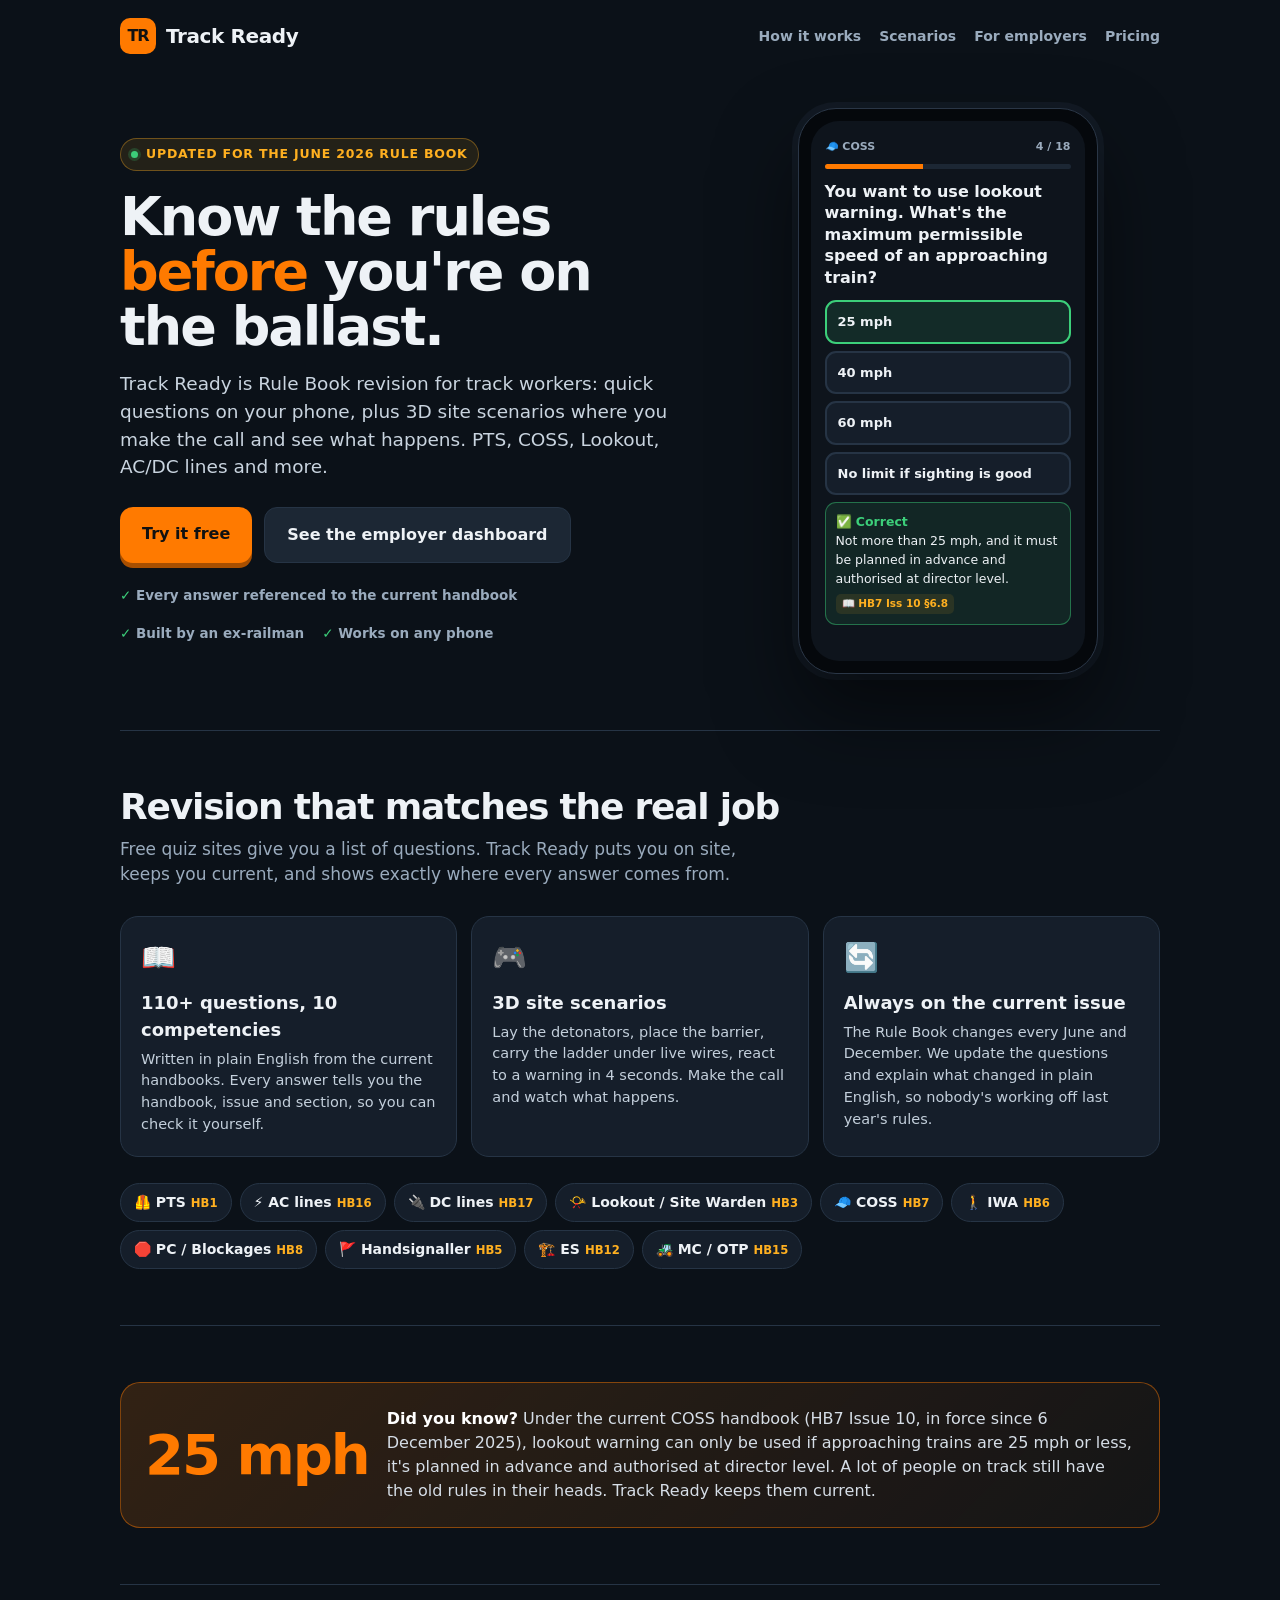
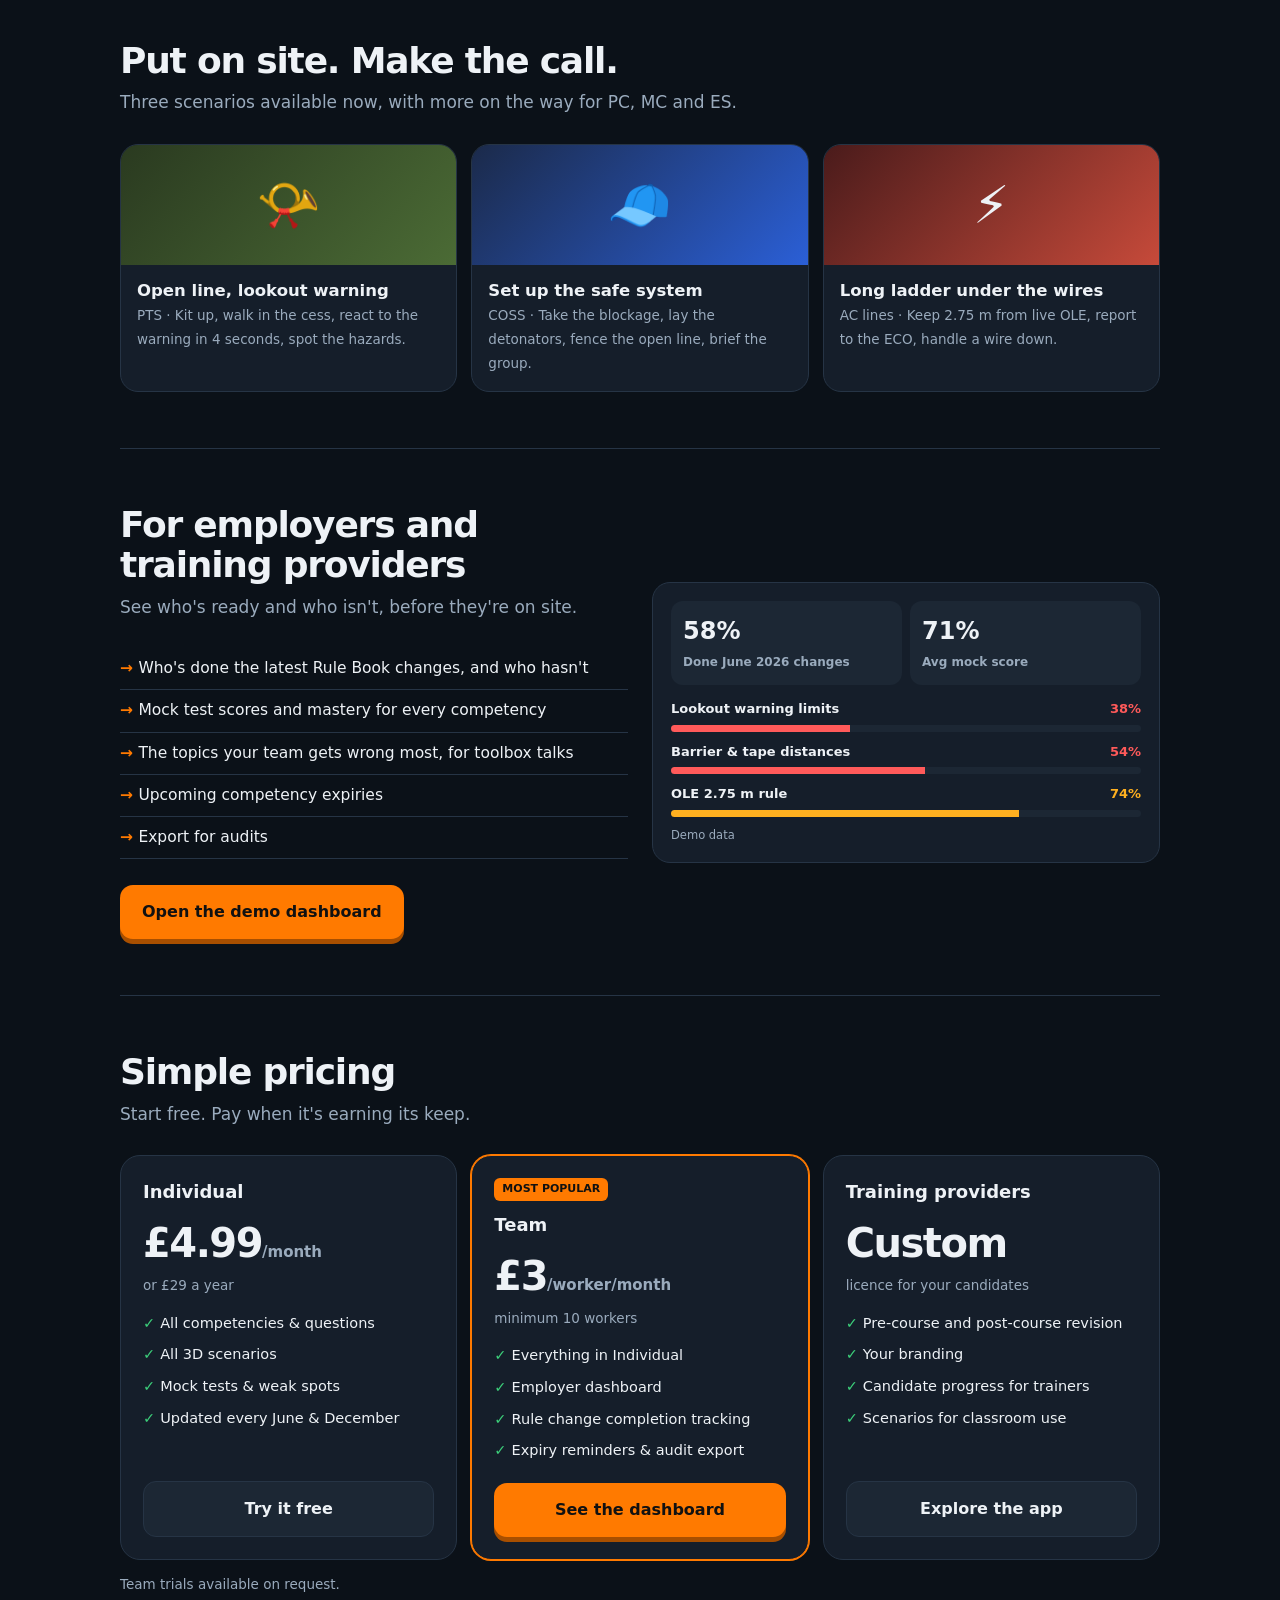
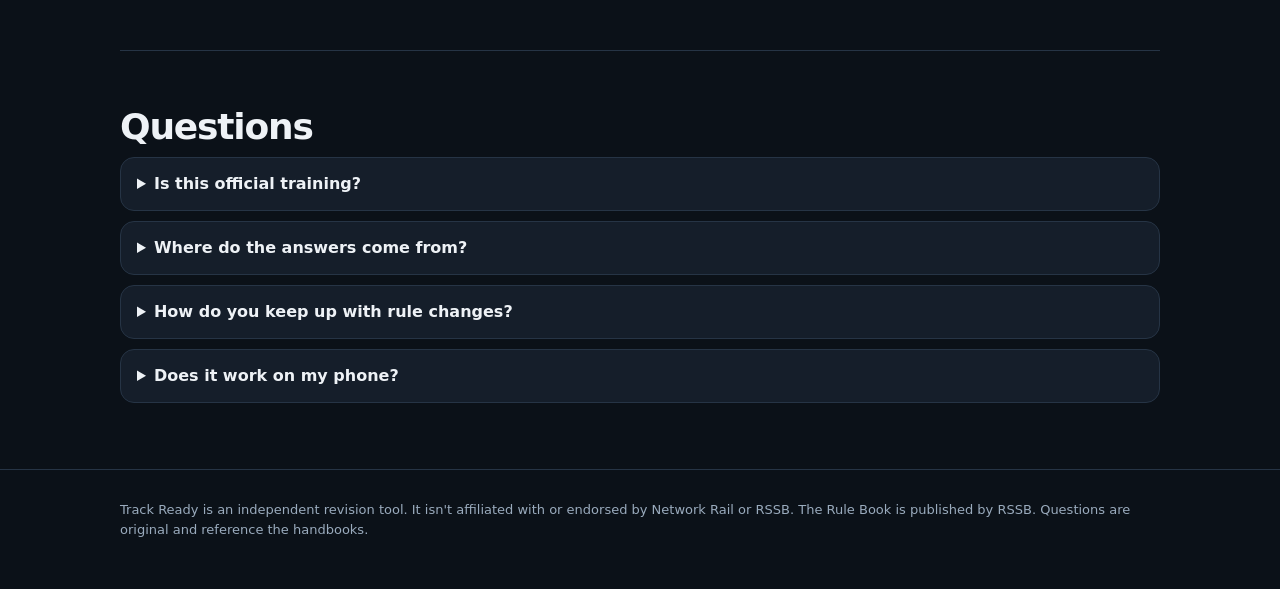
==== index.html @ a96461bc "Track Ready: front page, revision app, 3 scenarios, employer dashboard, promo Co-Authored-By: Claude" ====
<!DOCTYPE html>
<html lang="en">
<head>
<meta charset="utf-8">
<meta name="viewport" content="width=device-width,initial-scale=1">
<title>Track Ready · Rule Book revision for track workers</title>
<style>
  :root{--bg:#0b1118;--bg2:#0e151e;--card:#151e2a;--card2:#1c2734;--line:#263445;--tx:#eef2f6;--mut:#9aabbd;--or:#ff7a00;--or2:#ffb020;--gr:#3ccf7a;--rd:#ff5a5a}
  *{box-sizing:border-box;margin:0;padding:0}
  html{scroll-behavior:smooth}
  body{background:var(--bg);color:var(--tx);font-family:system-ui,-apple-system,"Segoe UI",Roboto,sans-serif;line-height:1.5}
  a{color:inherit}
  .wrap{max-width:1080px;margin:0 auto;padding:0 20px}
  nav{display:flex;justify-content:space-between;align-items:center;padding:18px 0}
  .brand{display:flex;align-items:center;gap:10px;text-decoration:none}
  .logo{width:36px;height:36px;border-radius:10px;background:var(--or);display:grid;place-items:center;font-weight:900;color:#111;letter-spacing:-1px}
  .brand b{font-size:20px;font-weight:900;letter-spacing:-.4px}
  .nl{display:flex;gap:18px;font-weight:700;font-size:14px;color:var(--mut)}
  .nl a{text-decoration:none}.nl a:hover{color:var(--tx)}
  .hero{display:grid;grid-template-columns:1.15fr .85fr;gap:40px;align-items:center;padding:36px 0 56px}
  .eyebrow{display:inline-flex;align-items:center;gap:8px;font-size:12.5px;font-weight:900;letter-spacing:.8px;color:var(--or2);background:rgba(255,176,32,.1);border:1px solid rgba(255,176,32,.35);padding:6px 10px;border-radius:999px}
  .dot{width:7px;height:7px;border-radius:50%;background:var(--gr);box-shadow:0 0 0 3px rgba(60,207,122,.2)}
  h1{font-size:54px;line-height:1.02;letter-spacing:-2px;font-weight:900;margin:18px 0 16px}
  h1 em{font-style:normal;color:var(--or)}
  .lead{font-size:18.5px;color:#c9d4df;max-width:560px}
  .cta{display:flex;gap:12px;margin-top:26px;flex-wrap:wrap}
  .btn{display:inline-block;text-decoration:none;font-weight:900;font-size:16px;padding:15px 22px;border-radius:13px;background:var(--or);color:#111;box-shadow:0 5px 0 #a84f00}
  .btn.sec{background:var(--card2);color:var(--tx);box-shadow:none;border:1px solid var(--line)}
  .trust{display:flex;gap:18px;margin-top:22px;color:var(--mut);font-size:13.5px;font-weight:700;flex-wrap:wrap}
  .trust span::before{content:"✓ ";color:var(--gr);font-weight:900}
  /* phone mock */
  .phone{width:300px;margin:0 auto;border-radius:38px;background:#05080c;padding:12px;border:1px solid #2a3646;box-shadow:0 40px 80px rgba(0,0,0,.5),0 0 0 6px #121a24}
  .screen{border-radius:28px;background:#0e141c;padding:18px 14px;min-height:540px}
  .ph-meta{display:flex;justify-content:space-between;font-size:11px;font-weight:800;color:var(--mut)}
  .ph-bar{height:5px;background:var(--card2);border-radius:4px;margin:8px 0 12px;overflow:hidden}.ph-bar div{width:40%;height:100%;background:var(--or)}
  .ph-q{font-size:16px;font-weight:800;line-height:1.35;margin-bottom:12px}
  .ph-o{font-size:13px;font-weight:650;border:2px solid var(--line);background:var(--card);border-radius:11px;padding:10px 11px;margin-bottom:7px}
  .ph-o.g{border-color:var(--gr);background:rgba(60,207,122,.12)}
  .ph-fb{border:1px solid rgba(60,207,122,.45);background:rgba(60,207,122,.1);border-radius:11px;padding:10px;font-size:12.5px;margin-top:4px}
  .ph-ref{display:inline-block;margin-top:6px;font-size:10.5px;font-weight:800;color:var(--or2);background:rgba(255,176,32,.1);border-radius:5px;padding:2px 6px}
  section{padding:56px 0;border-top:1px solid var(--line)}
  h2{font-size:36px;letter-spacing:-1.2px;line-height:1.1;font-weight:900;margin-bottom:10px}
  .sh{color:var(--mut);font-size:17px;max-width:640px;margin-bottom:28px}
  .feat{display:grid;grid-template-columns:repeat(3,1fr);gap:14px}
  .fc{background:var(--card);border:1px solid var(--line);border-radius:18px;padding:20px}
  .fc .i{font-size:28px}
  .fc h3{font-size:18px;font-weight:900;margin:10px 0 6px}
  .fc p{color:#c3cfdb;font-size:14.5px}
  .chips{display:flex;flex-wrap:wrap;gap:8px}
  .chip{background:var(--card);border:1px solid var(--line);border-radius:999px;padding:8px 13px;font-weight:800;font-size:14px}
  .chip small{color:var(--or2);font-weight:900;margin-left:5px}
  .callout{background:linear-gradient(135deg,rgba(255,122,0,.16),rgba(255,122,0,.04));border:1px solid rgba(255,122,0,.45);border-radius:20px;padding:24px;display:grid;grid-template-columns:auto 1fr;gap:18px;align-items:center}
  .callout .big{font-size:56px;font-weight:900;letter-spacing:-2px;color:var(--or)}
  .callout p{font-size:16px;color:#d6dee7}
  .callout b{color:#fff}
  .scs{display:grid;grid-template-columns:repeat(3,1fr);gap:14px}
  .sc{background:var(--card);border:1px solid var(--line);border-radius:18px;overflow:hidden;text-decoration:none;display:block}
  .sc .art{height:120px;display:grid;place-items:center;font-size:52px}
  .sc .t{padding:14px 16px 16px}
  .sc b{display:block;font-size:16.5px;font-weight:900}
  .sc span{color:var(--mut);font-size:13.5px}
  .emp{display:grid;grid-template-columns:1fr 1fr;gap:24px;align-items:center}
  .emp ul{list-style:none}
  .emp li{padding:9px 0;border-bottom:1px solid var(--line);font-size:15.5px}
  .emp li::before{content:"→ ";color:var(--or);font-weight:900}
  .dash{background:var(--card);border:1px solid var(--line);border-radius:18px;padding:18px}
  .dk{display:grid;grid-template-columns:1fr 1fr;gap:8px}
  .dk div{background:var(--card2);border-radius:12px;padding:12px}
  .dk b{display:block;font-size:24px;font-weight:900}
  .dk span{font-size:12px;color:var(--mut);font-weight:700}
  .bar{height:7px;background:var(--card2);border-radius:5px;overflow:hidden;margin:6px 0 10px}.bar div{height:100%}
  .price{display:grid;grid-template-columns:repeat(3,1fr);gap:14px}
  .pc{background:var(--card);border:1px solid var(--line);border-radius:20px;padding:22px;display:flex;flex-direction:column}
  .pc.hot{border-color:var(--or);box-shadow:0 0 0 1px var(--or)}
  .pc .tag{align-self:flex-start;background:var(--or);color:#111;font-size:11px;font-weight:900;border-radius:6px;padding:3px 8px;margin-bottom:10px}
  .pc h3{font-size:18px;font-weight:900}
  .pc .amt{font-size:40px;font-weight:900;letter-spacing:-1.5px;margin:8px 0 2px}
  .pc .amt small{font-size:15px;color:var(--mut);font-weight:700;letter-spacing:0}
  .pc .per{color:var(--mut);font-size:13.5px;margin-bottom:12px}
  .pc ul{list-style:none;margin-bottom:16px;flex:1}
  .pc li{font-size:14.5px;padding:5px 0}
  .pc li::before{content:"✓ ";color:var(--gr);font-weight:900}
  .pc .btn{text-align:center}
  .faq details{background:var(--card);border:1px solid var(--line);border-radius:14px;padding:14px 16px;margin-bottom:10px}
  .faq summary{font-weight:900;cursor:pointer;font-size:16px}
  .faq p{color:#c3cfdb;margin-top:8px;font-size:15px}
  footer{padding:30px 0 50px;border-top:1px solid var(--line);color:var(--mut);font-size:13px}
  @media(max-width:860px){.hero,.emp{grid-template-columns:1fr}h1{font-size:40px}.feat,.scs,.price{grid-template-columns:1fr}.nl{display:none}.callout{grid-template-columns:1fr}h2{font-size:29px}}
</style>
</head>
<body>
<div class="wrap">
  <nav>
    <a class="brand" href="index.html"><div class="logo">TR</div><b>Track Ready</b></a>
    <div class="nl"><a href="#how">How it works</a><a href="#scenarios">Scenarios</a><a href="#employers">For employers</a><a href="#pricing">Pricing</a></div>
  </nav>

  <div class="hero">
    <div>
      <span class="eyebrow"><span class="dot"></span>UPDATED FOR THE JUNE 2026 RULE BOOK</span>
      <h1>Know the rules <em>before</em> you're on the ballast.</h1>
      <p class="lead">Track Ready is Rule Book revision for track workers: quick questions on your phone, plus 3D site scenarios where you make the call and see what happens. PTS, COSS, Lookout, AC/DC lines and more.</p>
      <div class="cta"><a class="btn" href="app.html">Try it free</a><a class="btn sec" href="employer.html">See the employer dashboard</a></div>
      <div class="trust"><span>Every answer referenced to the current handbook</span><span>Built by an ex-railman</span><span>Works on any phone</span></div>
    </div>
    <div class="phone"><div class="screen">
      <div class="ph-meta"><span>🧢 COSS</span><span>4 / 18</span></div>
      <div class="ph-bar"><div></div></div>
      <div class="ph-q">You want to use lookout warning. What's the maximum permissible speed of an approaching train?</div>
      <div class="ph-o g">25 mph</div><div class="ph-o">40 mph</div><div class="ph-o">60 mph</div><div class="ph-o">No limit if sighting is good</div>
      <div class="ph-fb"><b style="color:var(--gr)">✅ Correct</b><br>Not more than 25 mph, and it must be planned in advance and authorised at director level.<br><span class="ph-ref">📖 HB7 Iss 10 §6.8</span></div>
    </div></div>
  </div>

  <section id="how">
    <h2>Revision that matches the real job</h2>
    <p class="sh">Free quiz sites give you a list of questions. Track Ready puts you on site, keeps you current, and shows exactly where every answer comes from.</p>
    <div class="feat">
      <div class="fc"><div class="i">📖</div><h3>110+ questions, 10 competencies</h3><p>Written in plain English from the current handbooks. Every answer tells you the handbook, issue and section, so you can check it yourself.</p></div>
      <div class="fc"><div class="i">🎮</div><h3>3D site scenarios</h3><p>Lay the detonators, place the barrier, carry the ladder under live wires, react to a warning in 4 seconds. Make the call and watch what happens.</p></div>
      <div class="fc"><div class="i">🔄</div><h3>Always on the current issue</h3><p>The Rule Book changes every June and December. We update the questions and explain what changed in plain English, so nobody's working off last year's rules.</p></div>
    </div>
    <div style="margin-top:26px" class="chips">
      <span class="chip">🦺 PTS<small>HB1</small></span><span class="chip">⚡ AC lines<small>HB16</small></span><span class="chip">🔌 DC lines<small>HB17</small></span><span class="chip">📯 Lookout / Site Warden<small>HB3</small></span><span class="chip">🧢 COSS<small>HB7</small></span><span class="chip">🚶 IWA<small>HB6</small></span><span class="chip">🛑 PC / Blockages<small>HB8</small></span><span class="chip">🚩 Handsignaller<small>HB5</small></span><span class="chip">🏗️ ES<small>HB12</small></span><span class="chip">🚜 MC / OTP<small>HB15</small></span>
    </div>
  </section>

  <section>
    <div class="callout">
      <div class="big">25 mph</div>
      <p><b>Did you know?</b> Under the current COSS handbook (HB7 Issue 10, in force since 6 December 2025), lookout warning can only be used if approaching trains are 25 mph or less, it's planned in advance and authorised at director level. A lot of people on track still have the old rules in their heads. Track Ready keeps them current.</p>
    </div>
  </section>

  <section id="scenarios">
    <h2>Put on site. Make the call.</h2>
    <p class="sh">Three scenarios available now, with more on the way for PC, MC and ES.</p>
    <div class="scs">
      <a class="sc" href="scenario1.html"><div class="art" style="background:linear-gradient(135deg,#2a3a20,#4b6b35)">📯</div><div class="t"><b>Open line, lookout warning</b><span>PTS · Kit up, walk in the cess, react to the warning in 4 seconds, spot the hazards.</span></div></a>
      <a class="sc" href="scenario2.html"><div class="art" style="background:linear-gradient(135deg,#1b2a4a,#2b5fd6)">🧢</div><div class="t"><b>Set up the safe system</b><span>COSS · Take the blockage, lay the detonators, fence the open line, brief the group.</span></div></a>
      <a class="sc" href="scenario3.html"><div class="art" style="background:linear-gradient(135deg,#4a1b1b,#c64a3a)">⚡</div><div class="t"><b>Long ladder under the wires</b><span>AC lines · Keep 2.75 m from live OLE, report to the ECO, handle a wire down.</span></div></a>
    </div>
  </section>

  <section id="employers">
    <div class="emp">
      <div>
        <h2>For employers and training providers</h2>
        <p class="sh">See who's ready and who isn't, before they're on site.</p>
        <ul>
          <li>Who's done the latest Rule Book changes, and who hasn't</li>
          <li>Mock test scores and mastery for every competency</li>
          <li>The topics your team gets wrong most, for toolbox talks</li>
          <li>Upcoming competency expiries</li>
          <li>Export for audits</li>
        </ul>
        <div class="cta"><a class="btn" href="employer.html">Open the demo dashboard</a></div>
      </div>
      <div class="dash">
        <div class="dk"><div><b>58%</b><span>Done June 2026 changes</span></div><div><b>71%</b><span>Avg mock score</span></div></div>
        <div style="margin-top:14px;font-size:13px;font-weight:800">Lookout warning limits <span style="color:var(--rd);float:right">38%</span></div><div class="bar"><div style="width:38%;background:var(--rd)"></div></div>
        <div style="font-size:13px;font-weight:800">Barrier & tape distances <span style="color:var(--rd);float:right">54%</span></div><div class="bar"><div style="width:54%;background:var(--rd)"></div></div>
        <div style="font-size:13px;font-weight:800">OLE 2.75 m rule <span style="color:var(--or2);float:right">74%</span></div><div class="bar"><div style="width:74%;background:var(--or2)"></div></div>
        <div style="font-size:11.5px;color:var(--mut)">Demo data</div>
      </div>
    </div>
  </section>

  <section id="pricing">
    <h2>Simple pricing</h2>
    <p class="sh">Start free. Pay when it's earning its keep.</p>
    <div class="price">
      <div class="pc"><h3>Individual</h3><div class="amt">£4.99<small>/month</small></div><div class="per">or £29 a year</div>
        <ul><li>All competencies & questions</li><li>All 3D scenarios</li><li>Mock tests & weak spots</li><li>Updated every June & December</li></ul>
        <a class="btn sec" href="app.html">Try it free</a></div>
      <div class="pc hot"><span class="tag">MOST POPULAR</span><h3>Team</h3><div class="amt">£3<small>/worker/month</small></div><div class="per">minimum 10 workers</div>
        <ul><li>Everything in Individual</li><li>Employer dashboard</li><li>Rule change completion tracking</li><li>Expiry reminders & audit export</li></ul>
        <a class="btn" href="employer.html">See the dashboard</a></div>
      <div class="pc"><h3>Training providers</h3><div class="amt">Custom</div><div class="per">licence for your candidates</div>
        <ul><li>Pre-course and post-course revision</li><li>Your branding</li><li>Candidate progress for trainers</li><li>Scenarios for classroom use</li></ul>
        <a class="btn sec" href="app.html">Explore the app</a></div>
    </div>
    <p style="color:var(--mut);font-size:13.5px;margin-top:14px">Team trials available on request.</p>
  </section>

  <section class="faq">
    <h2>Questions</h2>
    <details><summary>Is this official training?</summary><p>No. Track Ready is a revision and practice tool. It doesn't replace your accredited course, assessment or your COSS briefing. Always follow the current Rule Book handbooks.</p></details>
    <details><summary>Where do the answers come from?</summary><p>Every question is written in our own words from the current Rule Book handbooks, and each answer shows the handbook, issue and section, so you can check it against your own copy.</p></details>
    <details><summary>How do you keep up with rule changes?</summary><p>The Rule Book is updated every June and December. We review the briefing leaflet each time, update the questions and scenarios, and add a plain-English "what's changed" summary.</p></details>
    <details><summary>Does it work on my phone?</summary><p>Yes. It runs in the browser on any phone, tablet or laptop. Nothing to install.</p></details>
  </section>
</div>
<footer><div class="wrap">Track Ready is an independent revision tool. It isn't affiliated with or endorsed by Network Rail or RSSB. The Rule Book is published by RSSB. Questions are original and reference the handbooks.</div></footer>
</body>
</html>
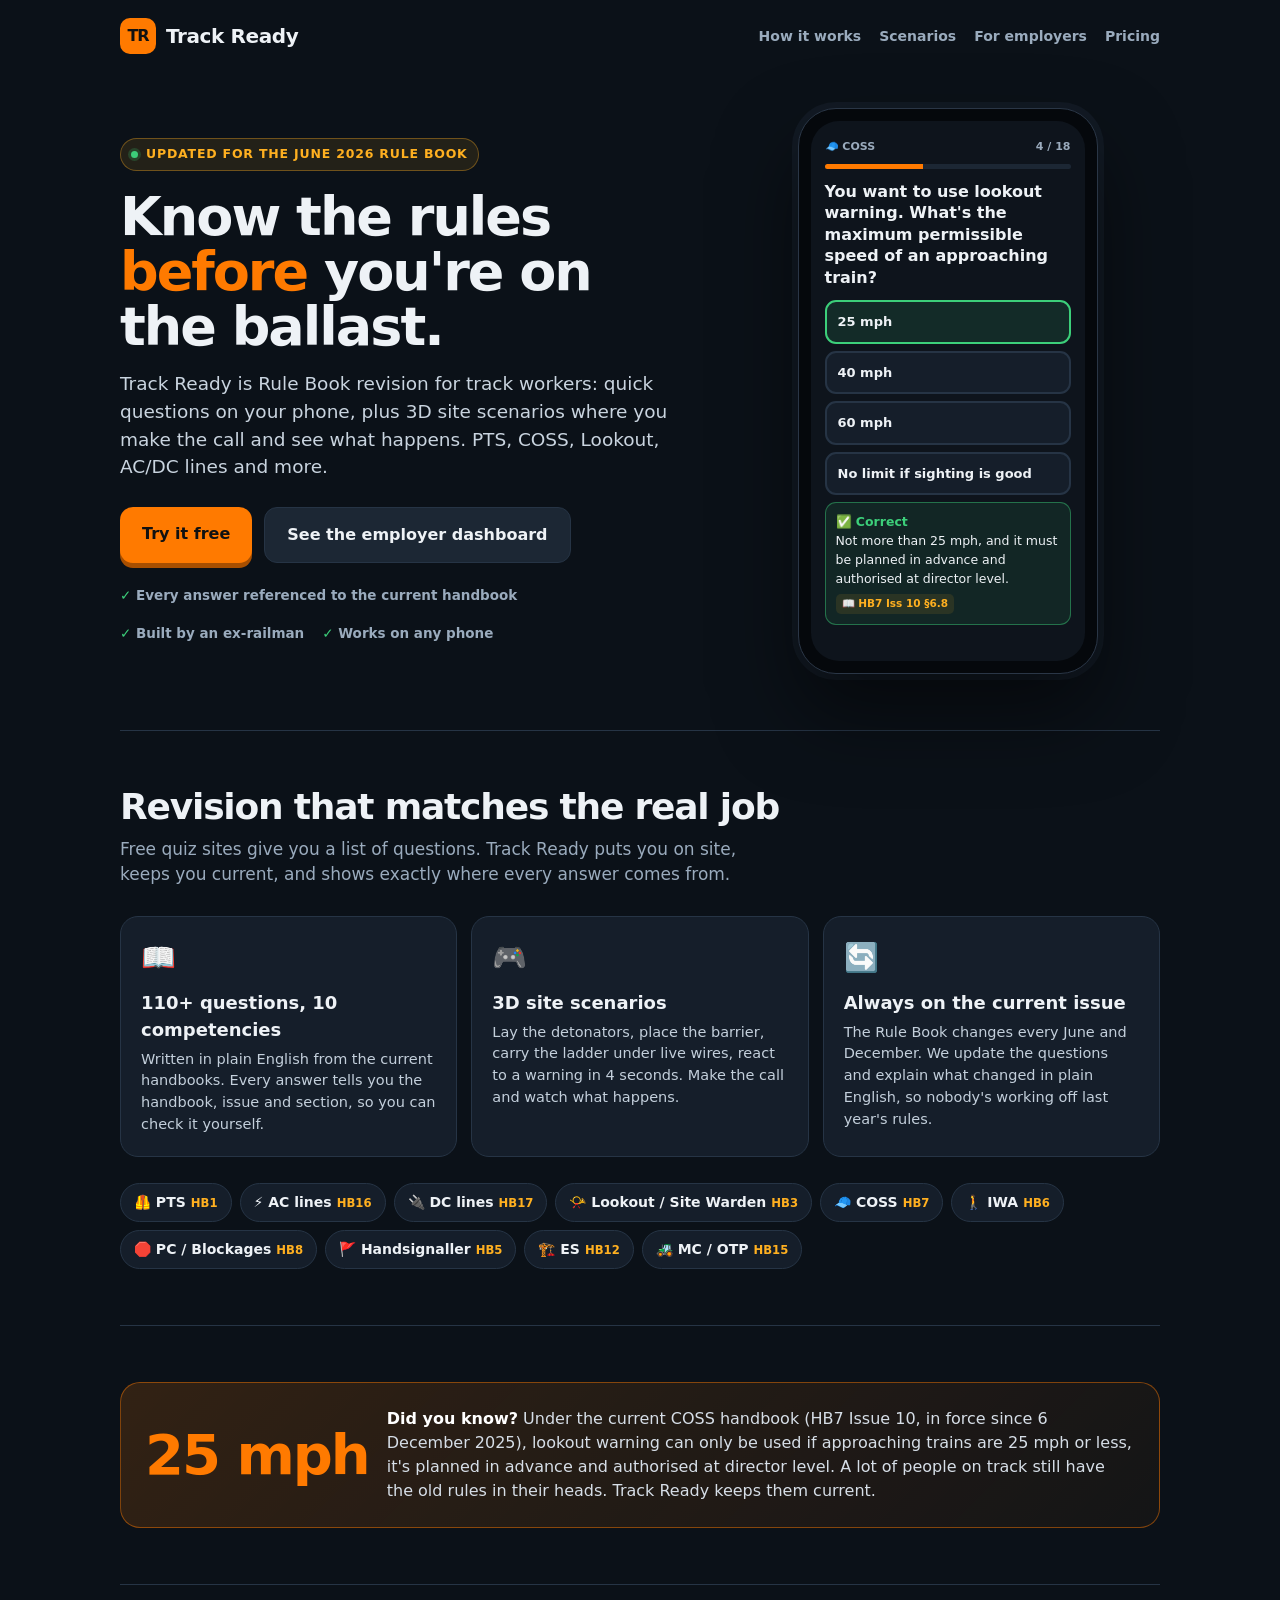
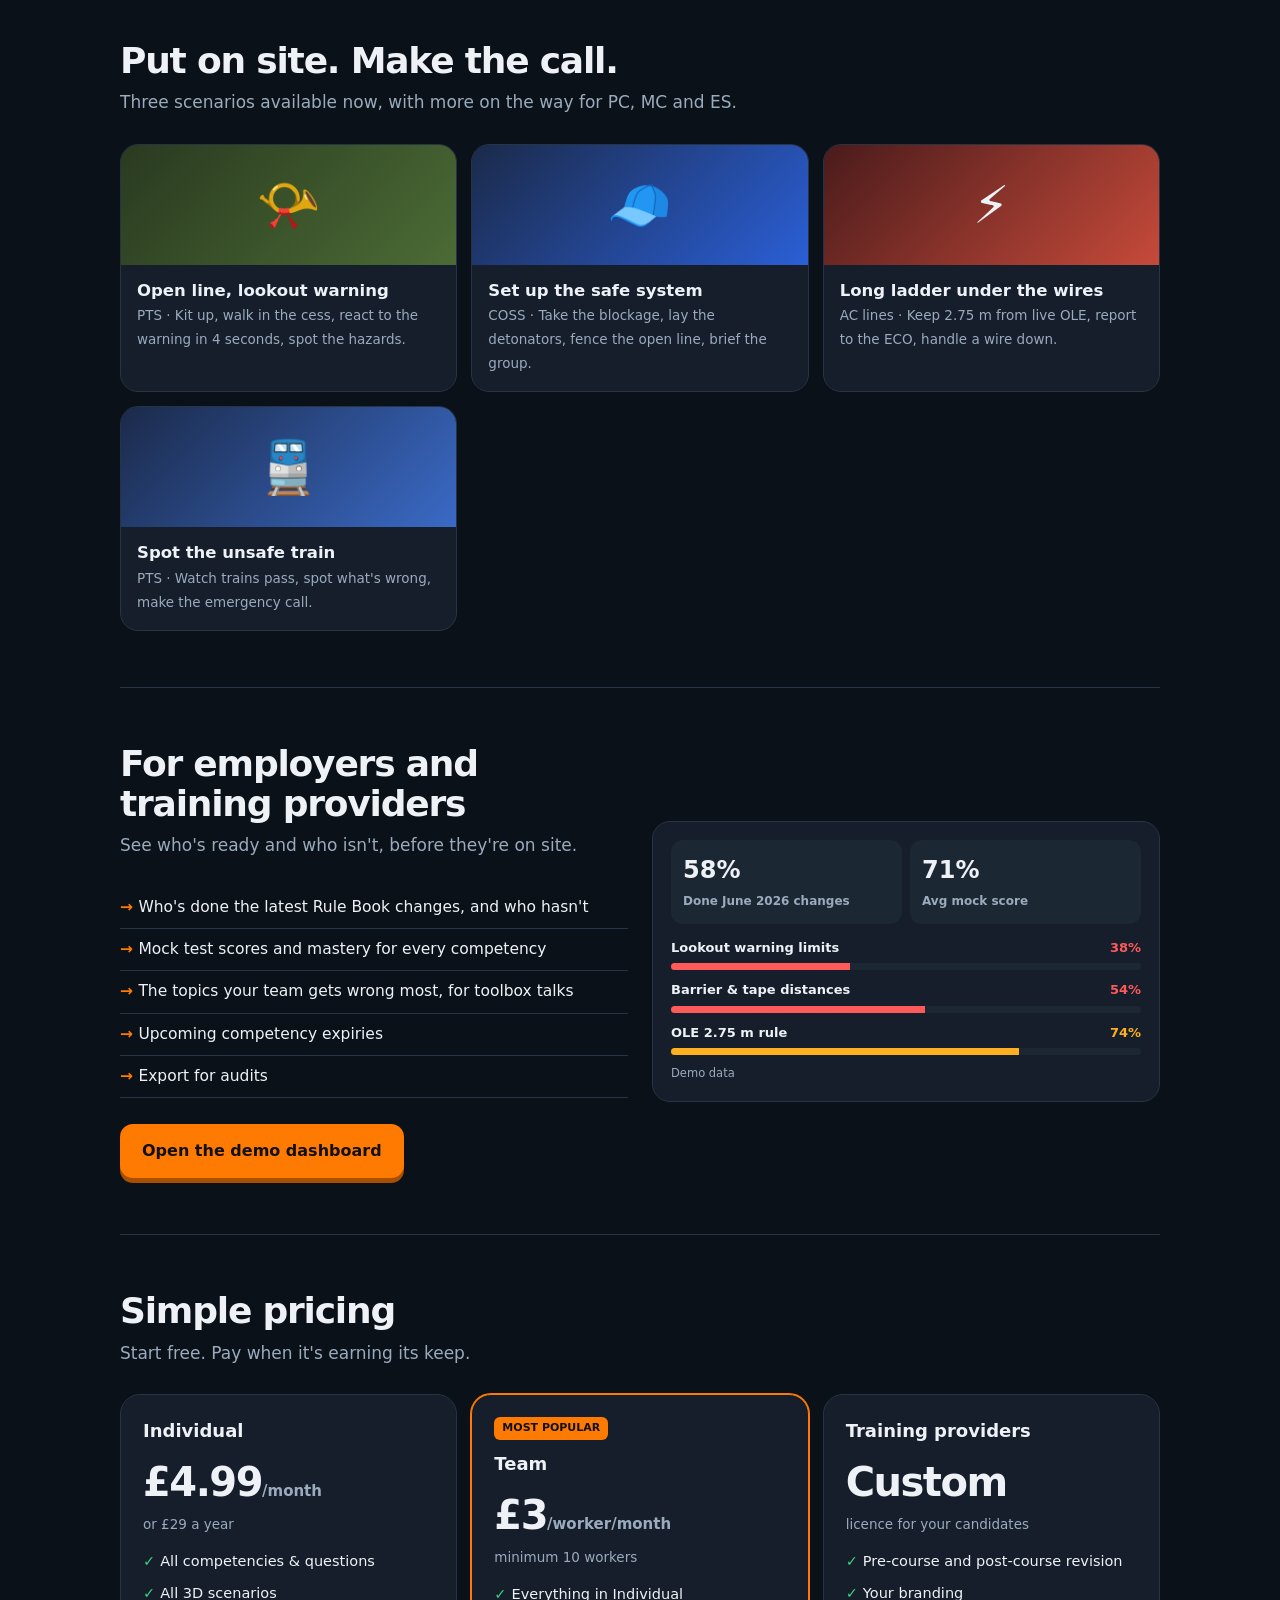
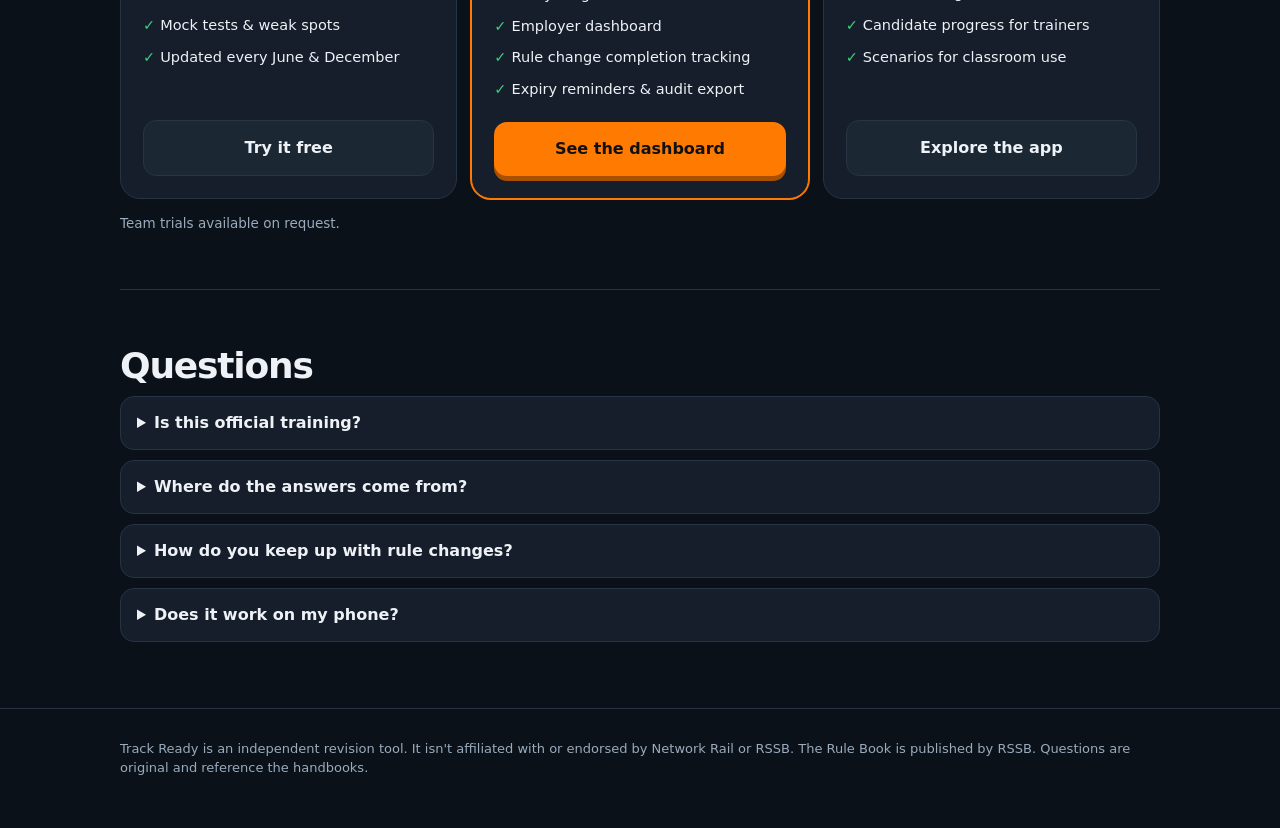
==== commit 5e64af97: "Add Scene K: Spot the unsafe train Co-Authored-By: Claude Opus 5.5 <noreply@anthropic.com> Claude-Se" ====
--- a/index.html
+++ b/index.html
@@ -139,6 +139,7 @@
       <a class="sc" href="scenario1.html"><div class="art" style="background:linear-gradient(135deg,#2a3a20,#4b6b35)">📯</div><div class="t"><b>Open line, lookout warning</b><span>PTS · Kit up, walk in the cess, react to the warning in 4 seconds, spot the hazards.</span></div></a>
       <a class="sc" href="scenario2.html"><div class="art" style="background:linear-gradient(135deg,#1b2a4a,#2b5fd6)">🧢</div><div class="t"><b>Set up the safe system</b><span>COSS · Take the blockage, lay the detonators, fence the open line, brief the group.</span></div></a>
       <a class="sc" href="scenario3.html"><div class="art" style="background:linear-gradient(135deg,#4a1b1b,#c64a3a)">⚡</div><div class="t"><b>Long ladder under the wires</b><span>AC lines · Keep 2.75 m from live OLE, report to the ECO, handle a wire down.</span></div></a>
+      <a class="sc" href="scenarioK.html"><div class="art" style="background:linear-gradient(135deg,#1b2a4a,#3a6ac6)">🚆</div><div class="t"><b>Spot the unsafe train</b><span>PTS · Watch trains pass, spot what's wrong, make the emergency call.</span></div></a>
     </div>
   </section>
 
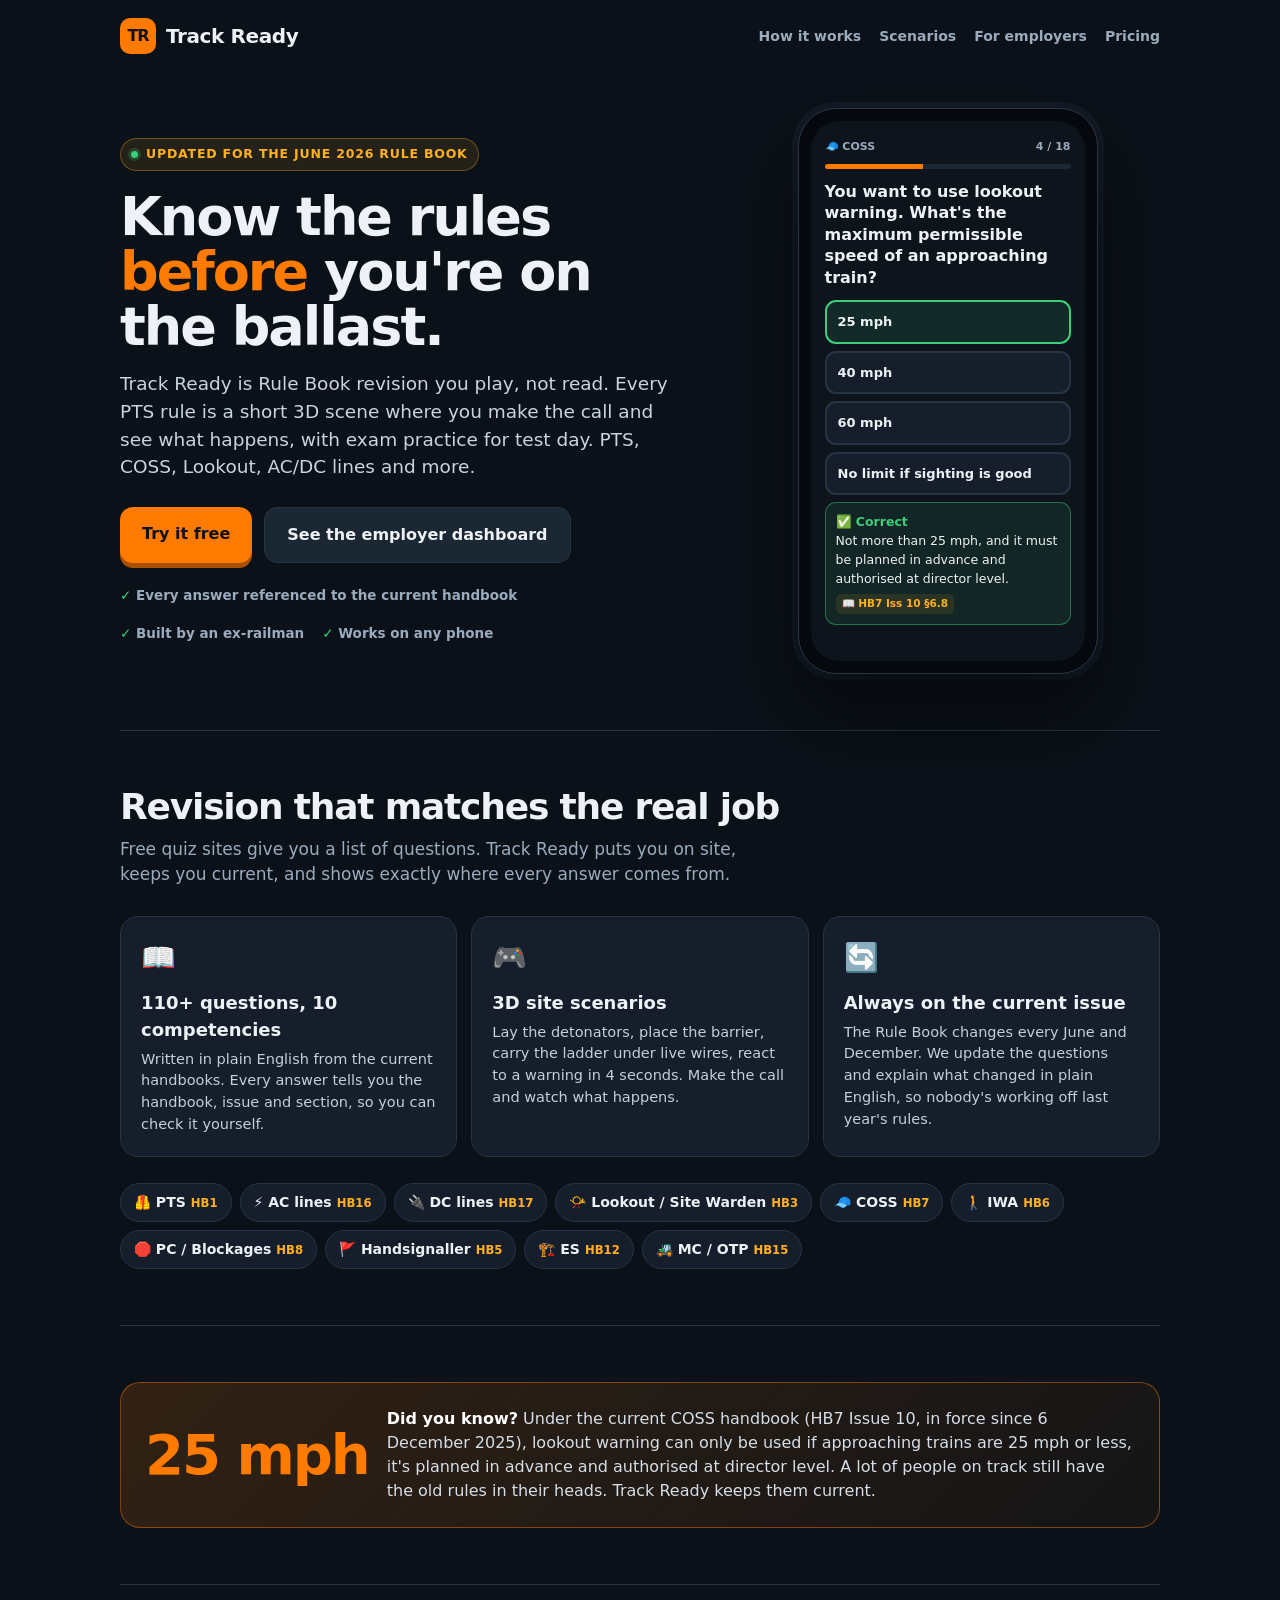
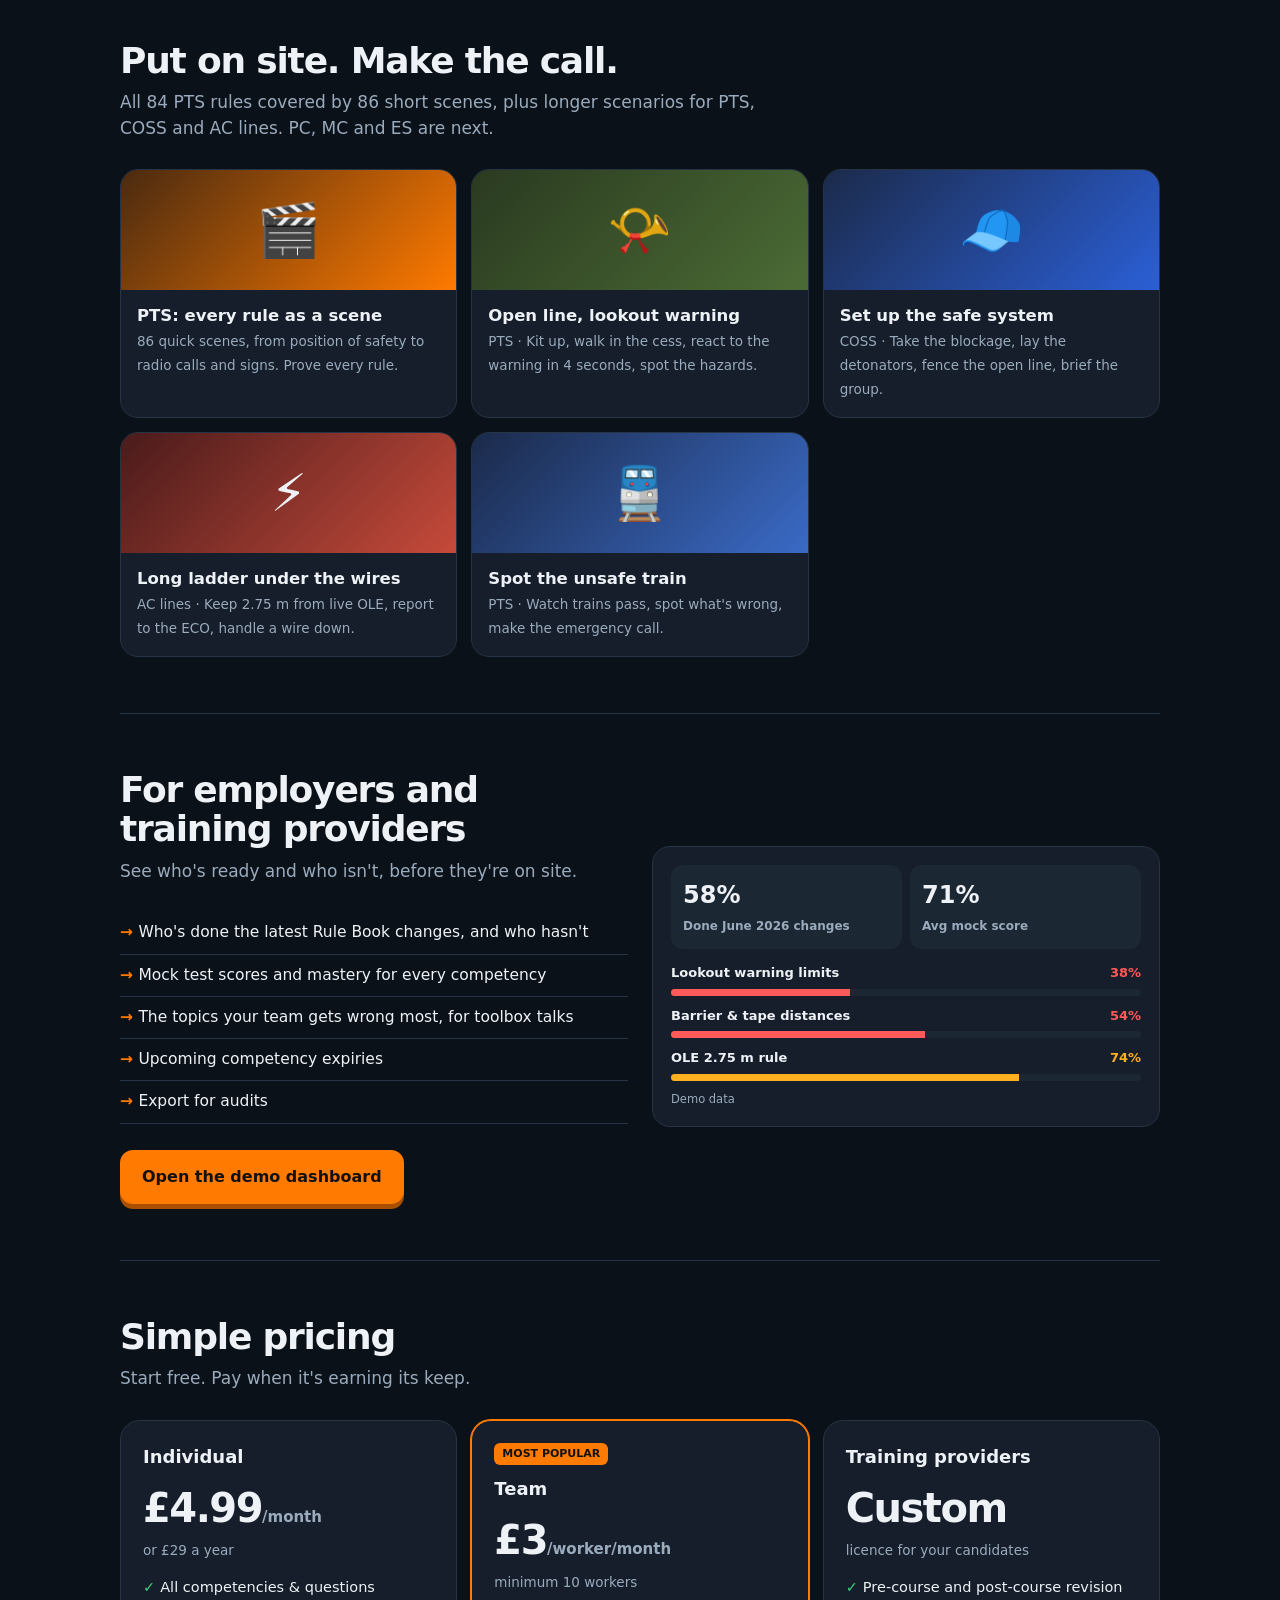
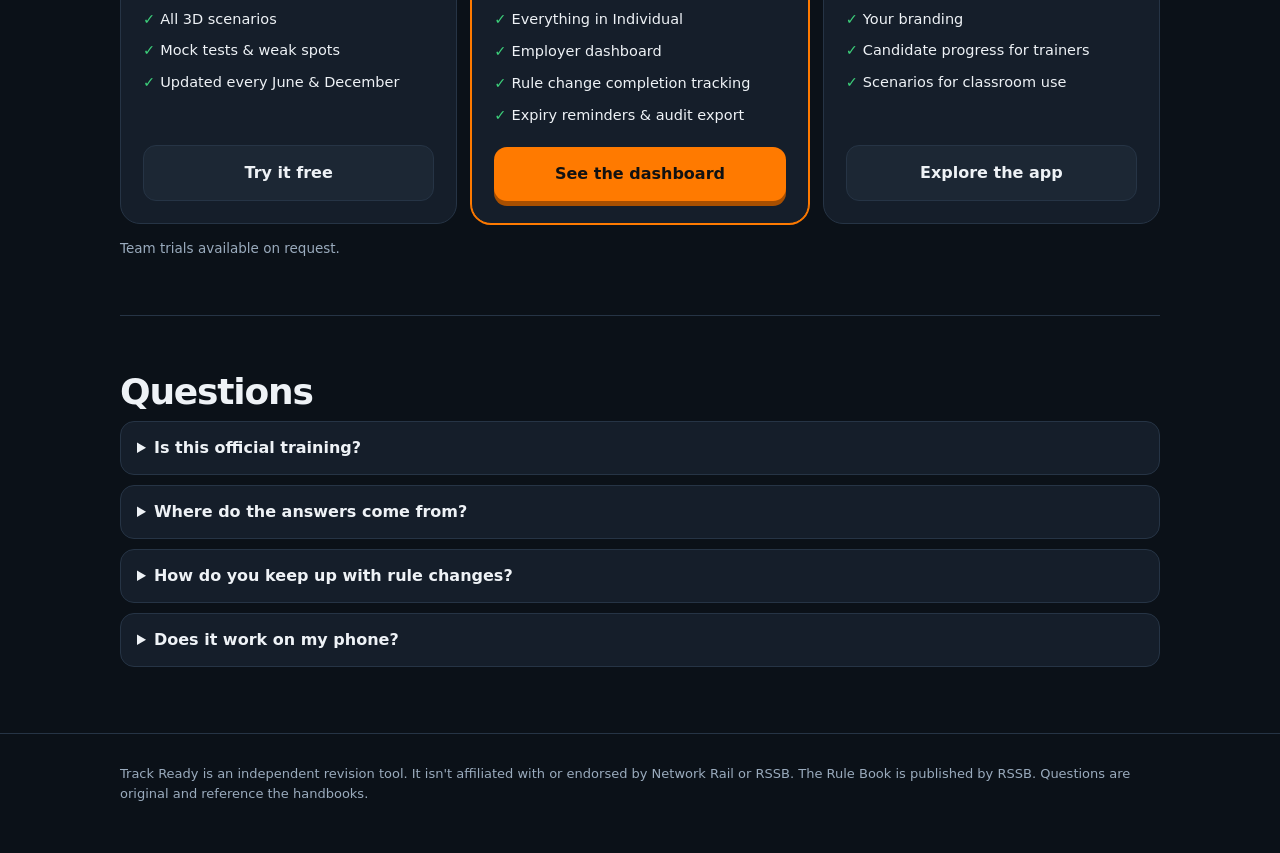
==== commit 558b50f6: "PTS scene mode: all 84 HB1 rules as 86 micro-scenes Micro-scene engine (pick, multi, tap-a-spot, spo" ====
--- a/index.html
+++ b/index.html
@@ -99,7 +99,7 @@
     <div>
       <span class="eyebrow"><span class="dot"></span>UPDATED FOR THE JUNE 2026 RULE BOOK</span>
       <h1>Know the rules <em>before</em> you're on the ballast.</h1>
-      <p class="lead">Track Ready is Rule Book revision for track workers: quick questions on your phone, plus 3D site scenarios where you make the call and see what happens. PTS, COSS, Lookout, AC/DC lines and more.</p>
+      <p class="lead">Track Ready is Rule Book revision you play, not read. Every PTS rule is a short 3D scene where you make the call and see what happens, with exam practice for test day. PTS, COSS, Lookout, AC/DC lines and more.</p>
       <div class="cta"><a class="btn" href="app.html">Try it free</a><a class="btn sec" href="employer.html">See the employer dashboard</a></div>
       <div class="trust"><span>Every answer referenced to the current handbook</span><span>Built by an ex-railman</span><span>Works on any phone</span></div>
     </div>
@@ -134,8 +134,9 @@
 
   <section id="scenarios">
     <h2>Put on site. Make the call.</h2>
-    <p class="sh">Three scenarios available now, with more on the way for PC, MC and ES.</p>
+    <p class="sh">All 84 PTS rules covered by 86 short scenes, plus longer scenarios for PTS, COSS and AC lines. PC, MC and ES are next.</p>
     <div class="scs">
+      <a class="sc" href="micro.html"><div class="art" style="background:linear-gradient(135deg,#4a2a10,#ff7a00)">🎬</div><div class="t"><b>PTS: every rule as a scene</b><span>86 quick scenes, from position of safety to radio calls and signs. Prove every rule.</span></div></a>
       <a class="sc" href="scenario1.html"><div class="art" style="background:linear-gradient(135deg,#2a3a20,#4b6b35)">📯</div><div class="t"><b>Open line, lookout warning</b><span>PTS · Kit up, walk in the cess, react to the warning in 4 seconds, spot the hazards.</span></div></a>
       <a class="sc" href="scenario2.html"><div class="art" style="background:linear-gradient(135deg,#1b2a4a,#2b5fd6)">🧢</div><div class="t"><b>Set up the safe system</b><span>COSS · Take the blockage, lay the detonators, fence the open line, brief the group.</span></div></a>
       <a class="sc" href="scenario3.html"><div class="art" style="background:linear-gradient(135deg,#4a1b1b,#c64a3a)">⚡</div><div class="t"><b>Long ladder under the wires</b><span>AC lines · Keep 2.75 m from live OLE, report to the ECO, handle a wire down.</span></div></a>
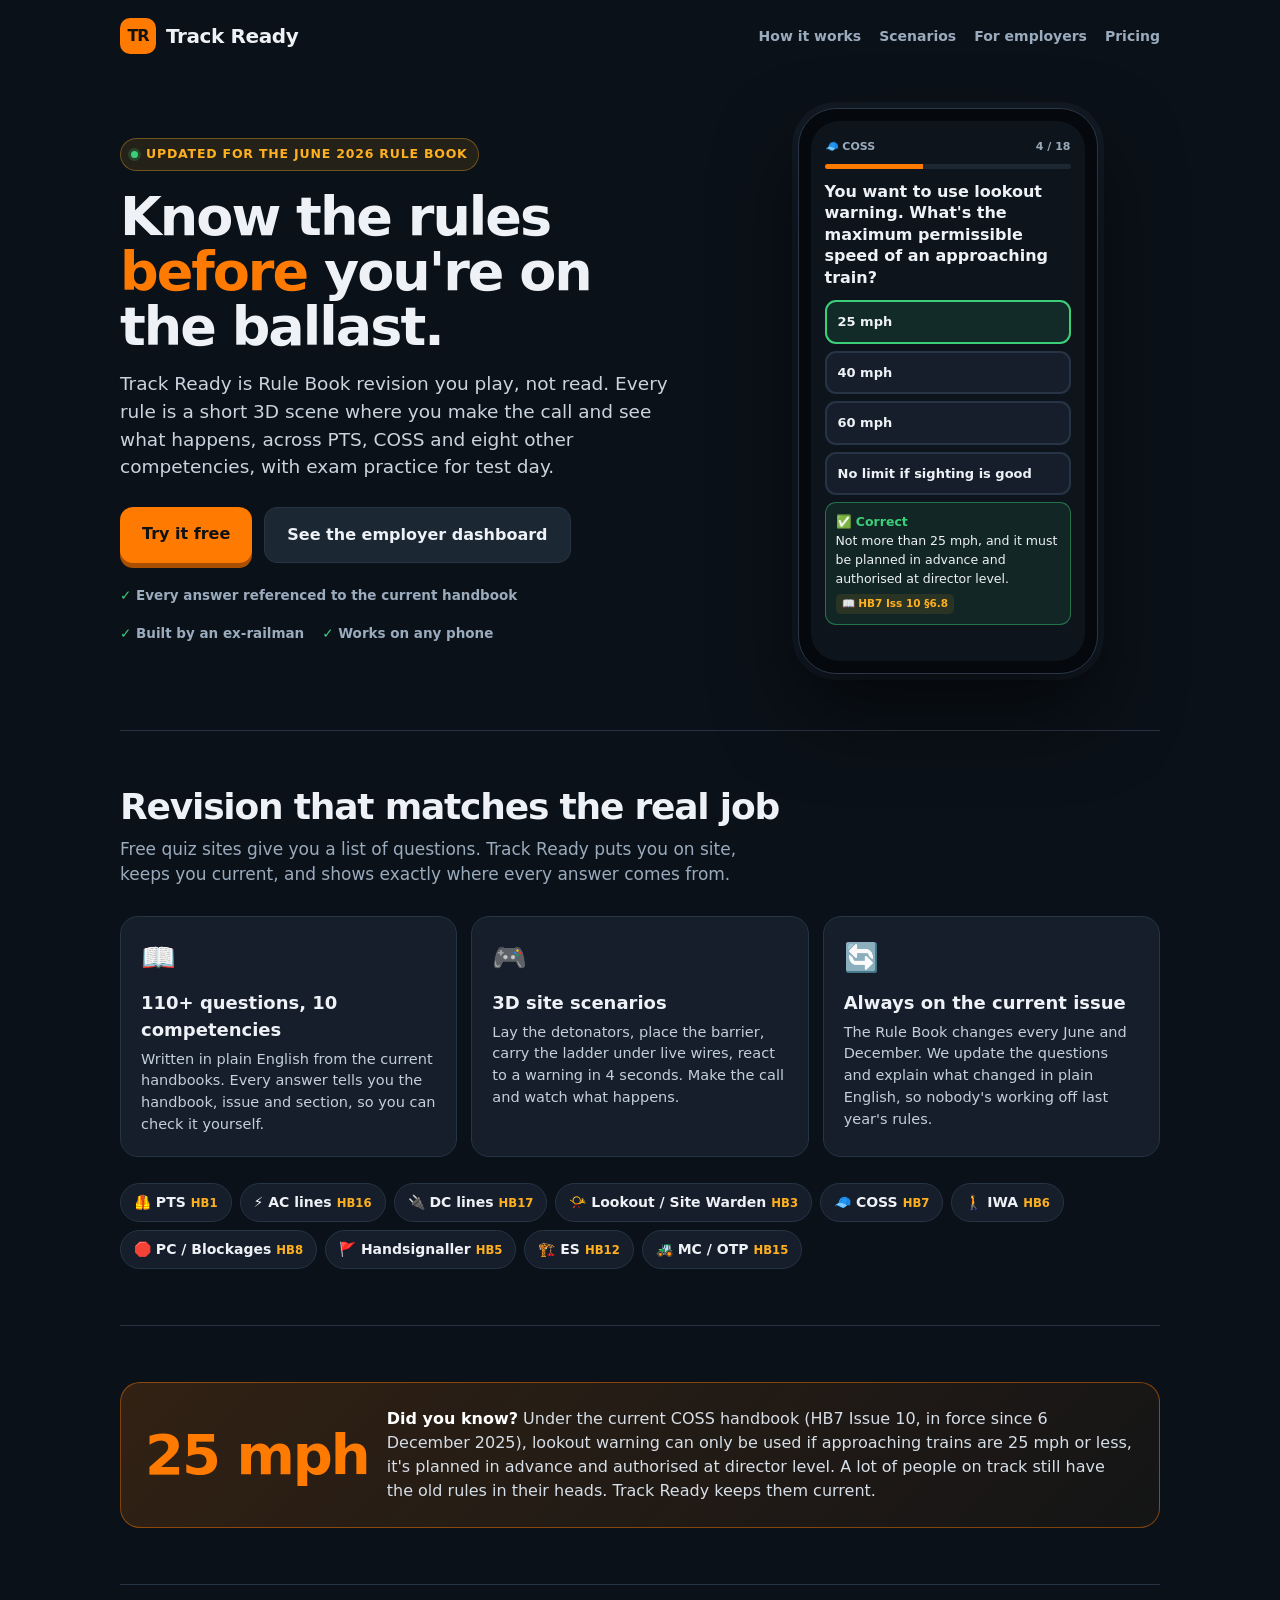
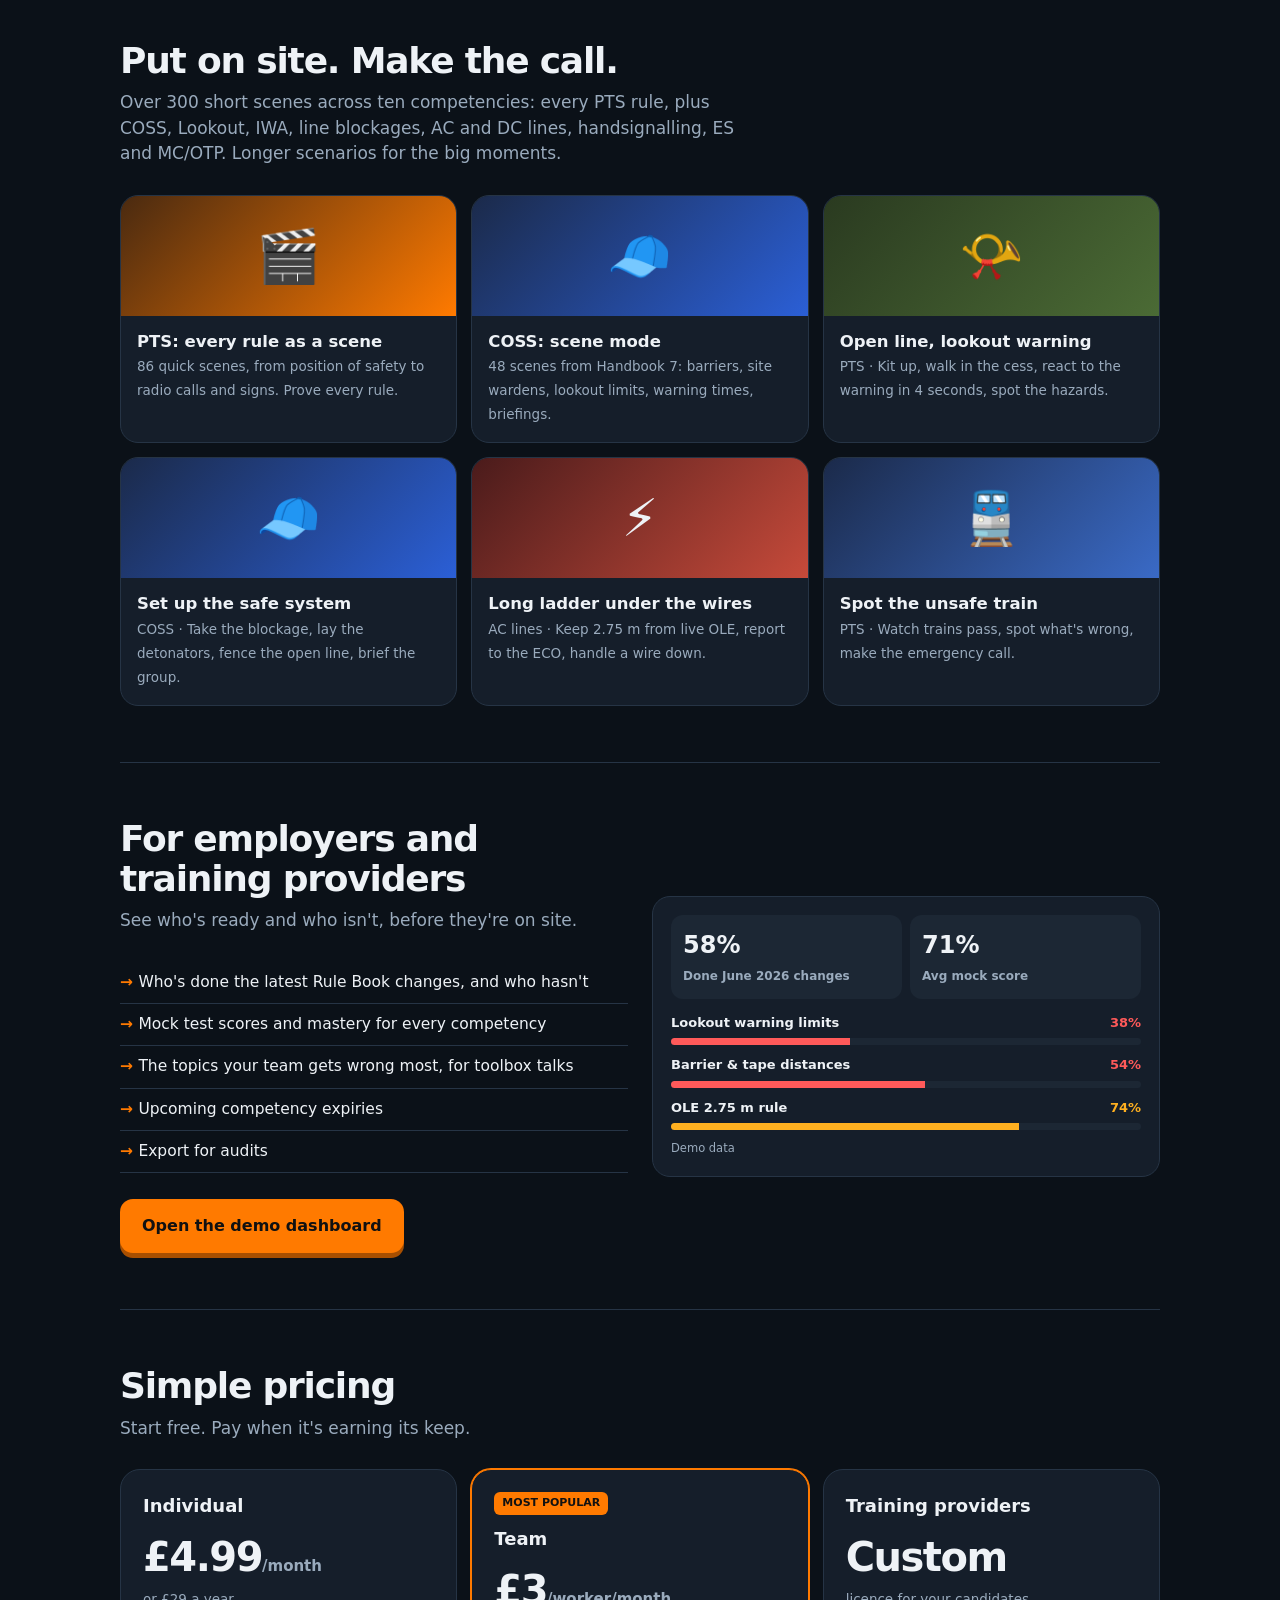
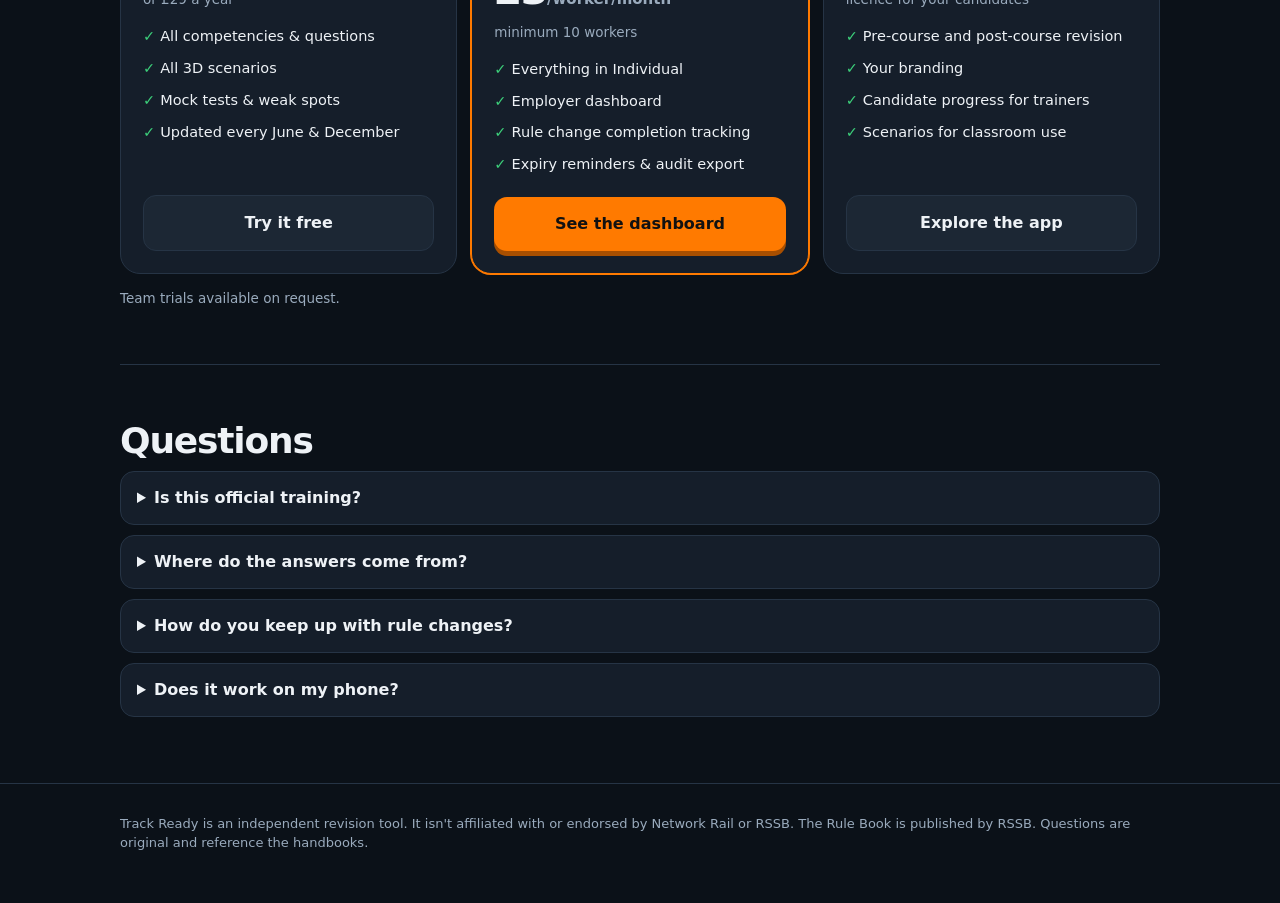
==== commit 5e89d310: "Scene mode for all ten competencies 219 new micro-scenes from current handbooks: COSS (HB7 Iss 10), " ====
--- a/index.html
+++ b/index.html
@@ -99,7 +99,7 @@
     <div>
       <span class="eyebrow"><span class="dot"></span>UPDATED FOR THE JUNE 2026 RULE BOOK</span>
       <h1>Know the rules <em>before</em> you're on the ballast.</h1>
-      <p class="lead">Track Ready is Rule Book revision you play, not read. Every PTS rule is a short 3D scene where you make the call and see what happens, with exam practice for test day. PTS, COSS, Lookout, AC/DC lines and more.</p>
+      <p class="lead">Track Ready is Rule Book revision you play, not read. Every rule is a short 3D scene where you make the call and see what happens, across PTS, COSS and eight other competencies, with exam practice for test day.</p>
       <div class="cta"><a class="btn" href="app.html">Try it free</a><a class="btn sec" href="employer.html">See the employer dashboard</a></div>
       <div class="trust"><span>Every answer referenced to the current handbook</span><span>Built by an ex-railman</span><span>Works on any phone</span></div>
     </div>
@@ -134,9 +134,10 @@
 
   <section id="scenarios">
     <h2>Put on site. Make the call.</h2>
-    <p class="sh">All 84 PTS rules covered by 86 short scenes, plus longer scenarios for PTS, COSS and AC lines. PC, MC and ES are next.</p>
+    <p class="sh">Over 300 short scenes across ten competencies: every PTS rule, plus COSS, Lookout, IWA, line blockages, AC and DC lines, handsignalling, ES and MC/OTP. Longer scenarios for the big moments.</p>
     <div class="scs">
       <a class="sc" href="micro.html"><div class="art" style="background:linear-gradient(135deg,#4a2a10,#ff7a00)">🎬</div><div class="t"><b>PTS: every rule as a scene</b><span>86 quick scenes, from position of safety to radio calls and signs. Prove every rule.</span></div></a>
+      <a class="sc" href="micro.html?c=coss"><div class="art" style="background:linear-gradient(135deg,#1b2a4a,#2b5fd6)">🧢</div><div class="t"><b>COSS: scene mode</b><span>48 scenes from Handbook 7: barriers, site wardens, lookout limits, warning times, briefings.</span></div></a>
       <a class="sc" href="scenario1.html"><div class="art" style="background:linear-gradient(135deg,#2a3a20,#4b6b35)">📯</div><div class="t"><b>Open line, lookout warning</b><span>PTS · Kit up, walk in the cess, react to the warning in 4 seconds, spot the hazards.</span></div></a>
       <a class="sc" href="scenario2.html"><div class="art" style="background:linear-gradient(135deg,#1b2a4a,#2b5fd6)">🧢</div><div class="t"><b>Set up the safe system</b><span>COSS · Take the blockage, lay the detonators, fence the open line, brief the group.</span></div></a>
       <a class="sc" href="scenario3.html"><div class="art" style="background:linear-gradient(135deg,#4a1b1b,#c64a3a)">⚡</div><div class="t"><b>Long ladder under the wires</b><span>AC lines · Keep 2.75 m from live OLE, report to the ECO, handle a wire down.</span></div></a>
